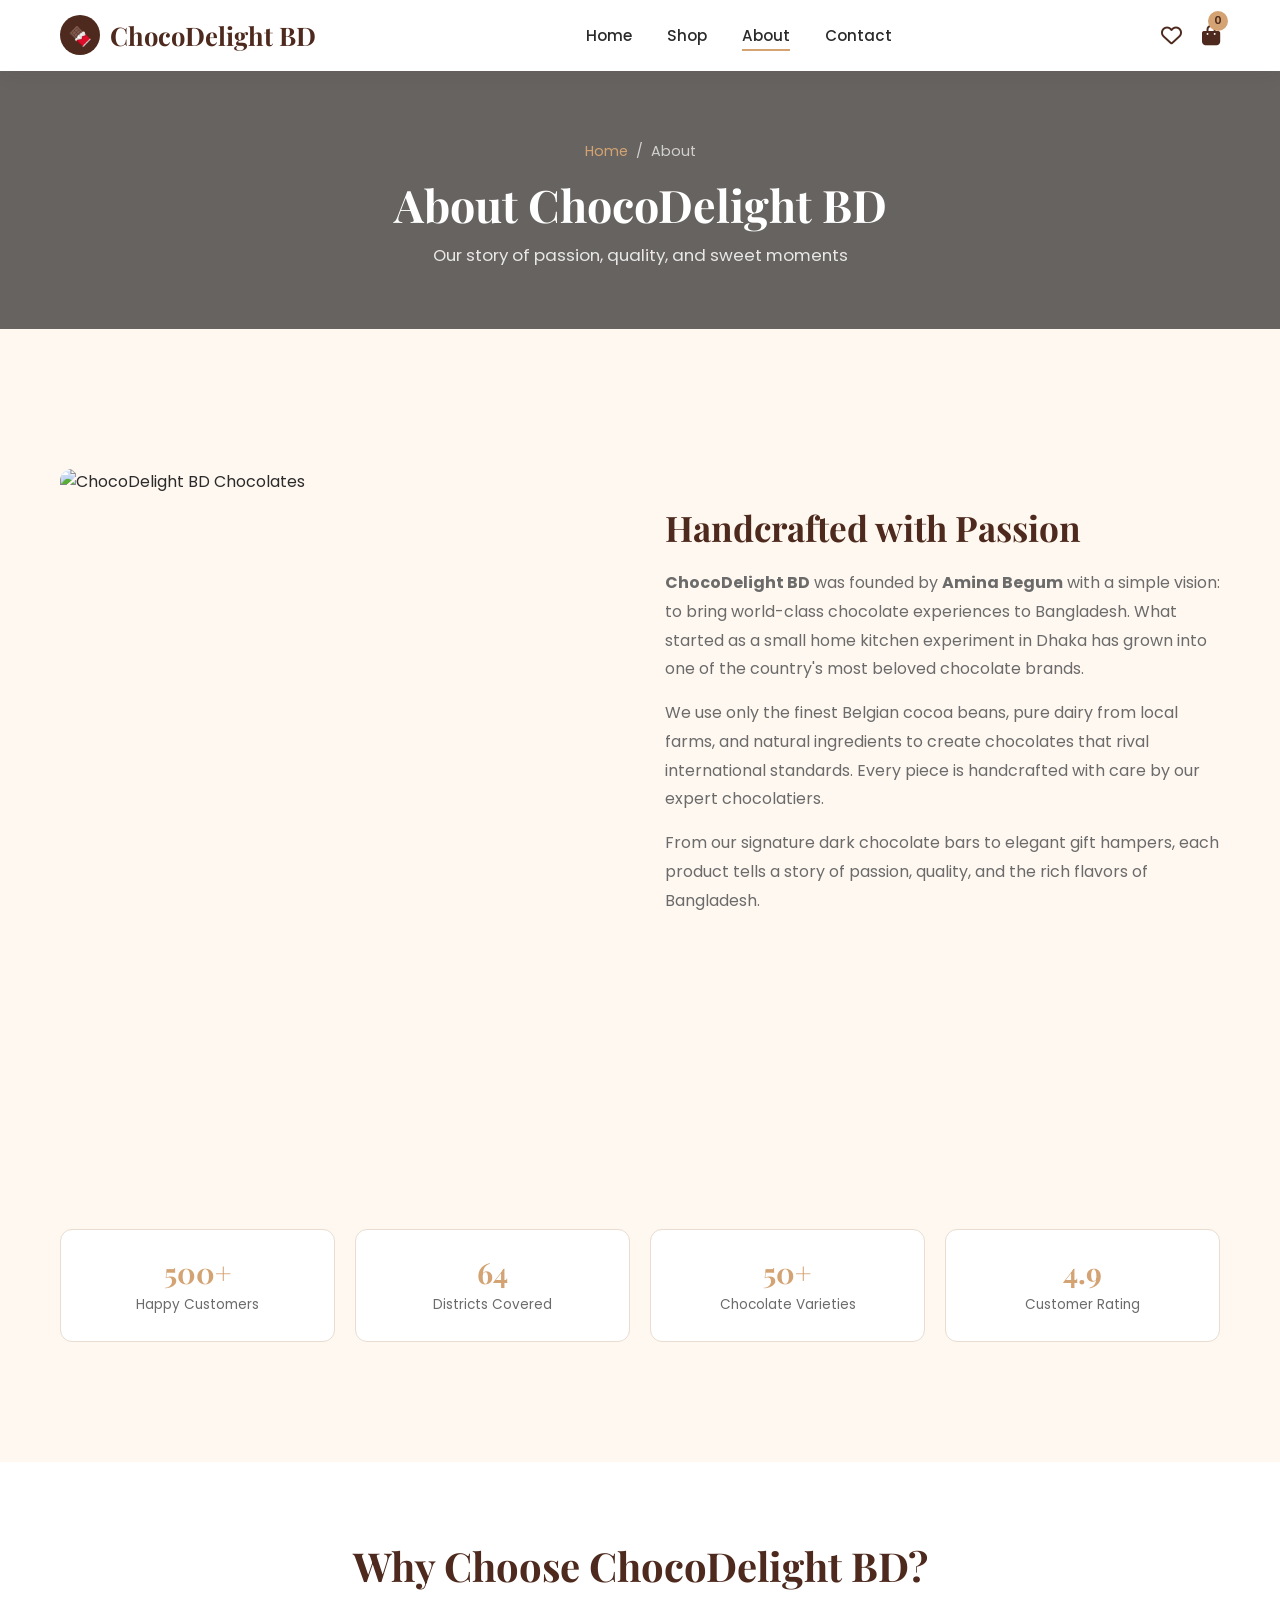
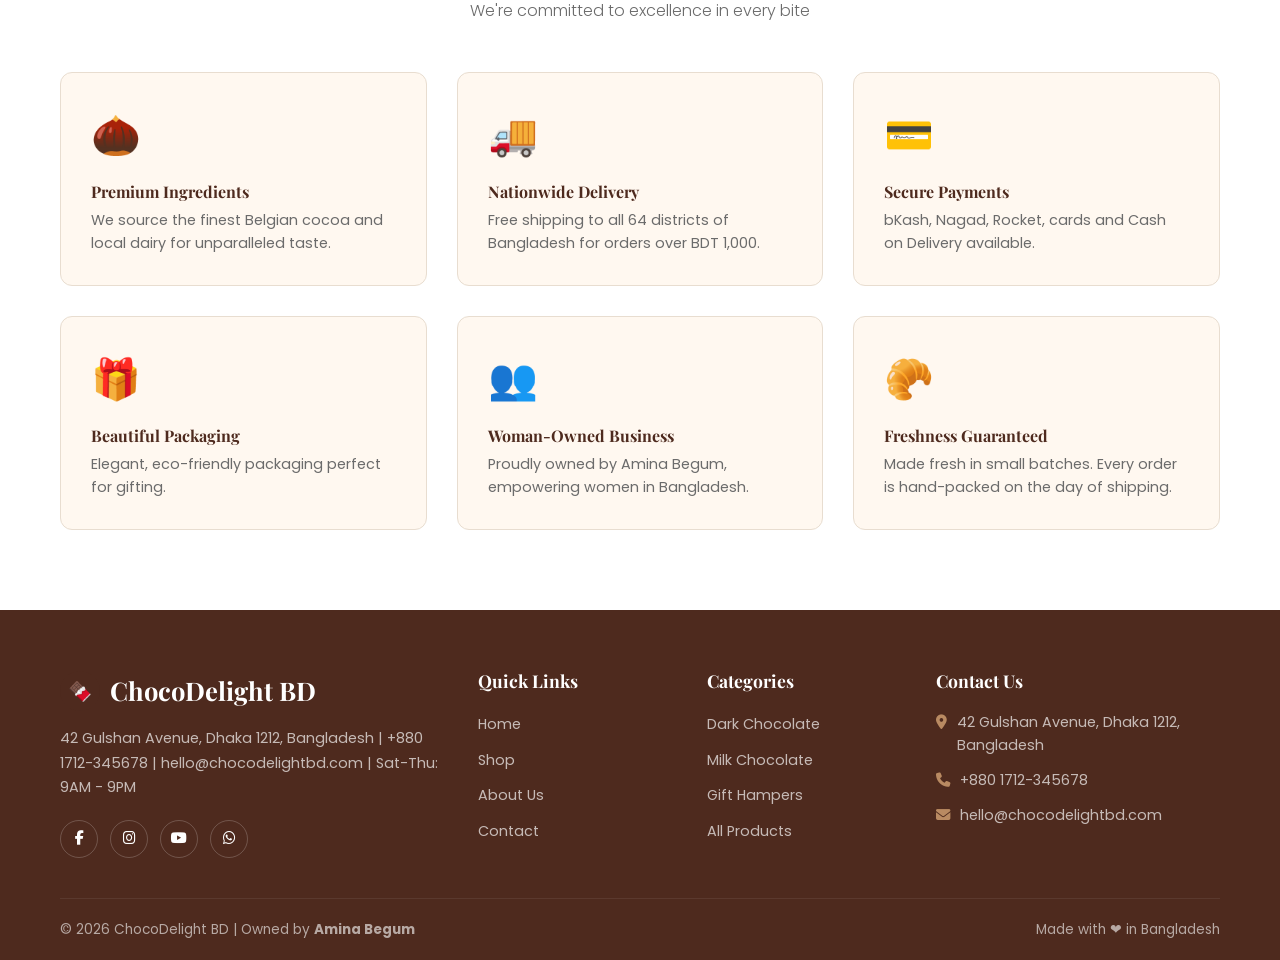
==== about.html @ 30a433c4 "first commit" ====
<!DOCTYPE html>
<html lang="en">
<head>
  <meta charset="UTF-8">
  <meta name="viewport" content="width=device-width, initial-scale=1.0">
  <title>About Us - ChocoDelight BD</title>
  <link rel="stylesheet" href="https://cdnjs.cloudflare.com/ajax/libs/font-awesome/6.5.1/css/all.min.css">
  <link rel="stylesheet" href="css/style.css">
  <link rel="stylesheet" href="css/animations.css">
  <link rel="stylesheet" href="css/responsive.css">
</head>
<body>

  <div class="toast" id="toast"></div>

  <header class="header" id="header">
    <div class="container">
      <nav class="navbar">
        <a href="index.html" class="logo">
          <div class="logo-icon">&#127851;</div>
          <span data-dynamic="logo">ChocoDelight BD</span>
        </a>
        <ul class="nav-links" id="navLinks" data-dynamic="menu">
          <li><a href="index.html">Home</a></li>
          <li><a href="shop.html">Shop</a></li>
          <li><a href="about.html" class="active">About</a></li>
          <li><a href="contact.html">Contact</a></li>
        </ul>
        <div class="nav-icons">
          <a href="#" class="nav-icon" onclick="event.preventDefault(); showWishlist()">
            <i class="far fa-heart"></i>
          </a>
          <a href="checkout.html" class="nav-icon">
            <i class="fas fa-shopping-bag"></i>
            <span class="cart-count" id="cartCount">0</span>
          </a>
          <div class="hamburger" id="hamburger">
            <span></span><span></span><span></span>
          </div>
        </div>
      </nav>
    </div>
  </header>

  <section class="page-header" style="background: linear-gradient(rgba(0,0,0,0.6), rgba(0,0,0,0.6)), url('https://img.freepik.com/free-photo/delicious-chocolate-truffles-arrangement_23-2151704567.jpg') center/cover no-repeat;">
    <div class="container">
      <div class="breadcrumb">
        <a href="index.html">Home</a> <span>/</span> <span>About</span>
      </div>
      <h1 data-dynamic="aboutTitle">About ChocoDelight BD</h1>
      <p data-dynamic="aboutDesc">Our story of passion, quality, and sweet moments</p>
    </div>
  </section>

  <section class="section">
    <div class="container">
      <div class="about-content">
        <div class="about-image fade-in-left">
          <img src="assets/images/about_us_header.jpg" alt="ChocoDelight BD Chocolates" class="about-image-circle">
        </div>
        <div class="about-text fade-in-right">
          <h2 data-dynamic="aboutSectionTitle">Handcrafted with Passion</h2>
          <p data-dynamic="aboutPara1"><strong>ChocoDelight BD</strong> was founded by <strong>Amina Begum</strong> with a simple vision: to bring world-class chocolate experiences to Bangladesh. What started as a small home kitchen experiment in Dhaka has grown into one of the country's most beloved chocolate brands.</p>
          <p data-dynamic="aboutPara2">We use only the finest Belgian cocoa beans, pure dairy from local farms, and natural ingredients to create chocolates that rival international standards. Every piece is handcrafted with care by our expert chocolatiers.</p>
          <p data-dynamic="aboutPara3">From our signature dark chocolate bars to elegant gift hampers, each product tells a story of passion, quality, and the rich flavors of Bangladesh.</p>
        </div>
        </div>
    </div>
  </section>


  <section class="section">
    <div class="container">
      <div class="stats-grid fade-in">
        <div class="stat-card">
          <h3>500+</h3>
          <p>Happy Customers</p>
        </div>
        <div class="stat-card">
          <h3>64</h3>
          <p>Districts Covered</p>
        </div>
        <div class="stat-card">
          <h3>50+</h3>
          <p>Chocolate Varieties</p>
        </div>
        <div class="stat-card">
          <h3>4.9</h3>
          <p>Customer Rating</p>
        </div>
      </div>
    </div>
  </section>

  <section class="section" style="background: var(--white);">
    <div class="container">
      <h2 class="section-title fade-in" data-dynamic="aboutWhyTitle">Why Choose ChocoDelight BD?</h2>
      <p class="section-subtitle fade-in" data-dynamic="aboutWhySubtitle">We're committed to excellence in every bite</p>
      <div class="testimonial-grid stagger-children" style="margin-top: 20px;">
        <div class="testimonial-card">
          <div style="font-size:2.5rem; margin-bottom:15px;">&#127792;</div>
          <h4 style="font-family:'Playfair Display'; margin-bottom:8px;">Premium Ingredients</h4>
          <p style="color:var(--gray); font-size:0.9rem;">We source the finest Belgian cocoa and local dairy for unparalleled taste.</p>
        </div>
        <div class="testimonial-card">
          <div style="font-size:2.5rem; margin-bottom:15px;">&#128666;</div>
          <h4 style="font-family:'Playfair Display'; margin-bottom:8px;">Nationwide Delivery</h4>
          <p style="color:var(--gray); font-size:0.9rem;">Free shipping to all 64 districts of Bangladesh for orders over BDT 1,000.</p>
        </div>
        <div class="testimonial-card">
          <div style="font-size:2.5rem; margin-bottom:15px;">&#128179;</div>
          <h4 style="font-family:'Playfair Display'; margin-bottom:8px;">Secure Payments</h4>
          <p style="color:var(--gray); font-size:0.9rem;">bKash, Nagad, Rocket, cards and Cash on Delivery available.</p>
        </div>
        <div class="testimonial-card">
          <div style="font-size:2.5rem; margin-bottom:15px;">&#127873;</div>
          <h4 style="font-family:'Playfair Display'; margin-bottom:8px;">Beautiful Packaging</h4>
          <p style="color:var(--gray); font-size:0.9rem;">Elegant, eco-friendly packaging perfect for gifting.</p>
        </div>
        <div class="testimonial-card">
          <div style="font-size:2.5rem; margin-bottom:15px;">&#128101;</div>
          <h4 style="font-family:'Playfair Display'; margin-bottom:8px;">Woman-Owned Business</h4>
          <p style="color:var(--gray); font-size:0.9rem;">Proudly owned by Amina Begum, empowering women in Bangladesh.</p>
        </div>
        <div class="testimonial-card">
          <div style="font-size:2.5rem; margin-bottom:15px;">&#129360;</div>
          <h4 style="font-family:'Playfair Display'; margin-bottom:8px;">Freshness Guaranteed</h4>
          <p style="color:var(--gray); font-size:0.9rem;">Made fresh in small batches. Every order is hand-packed on the day of shipping.</p>
        </div>
      </div>
    </div>
  </section>

  <footer class="footer">
    <div class="container">
      <div class="footer-grid">
        <div class="footer-brand">
          <a href="index.html" class="logo">
            <div class="logo-icon">&#127851;</div>
            <span data-dynamic="logo">ChocoDelight BD</span>
          </a>
          <p data-dynamic="footer">Bangladesh's premium chocolate brand, handcrafting joy since 2020.</p>
          <div class="footer-social">
            <a href="#" data-dynamic="footerSocial-facebook" aria-label="Facebook"><i class="fab fa-facebook-f"></i></a>
            <a href="#" data-dynamic="footerSocial-instagram" aria-label="Instagram"><i class="fab fa-instagram"></i></a>
            <a href="#" data-dynamic="footerSocial-youtube" aria-label="YouTube"><i class="fab fa-youtube"></i></a>
            <a href="#" data-dynamic="footerSocial-whatsapp" aria-label="WhatsApp"><i class="fab fa-whatsapp"></i></a>
          </div>
        </div>
        <div>
          <h4>Quick Links</h4>
          <ul class="footer-links" data-dynamic="footerQuickLinks">
            <li><a href="index.html">Home</a></li>
            <li><a href="shop.html">Shop</a></li>
            <li><a href="about.html">About Us</a></li>
            <li><a href="contact.html">Contact</a></li>
          </ul>
        </div>
        <div>
          <h4>Categories</h4>
          <ul class="footer-links" data-dynamic="footerCategoryLinks">
            <li><a href="shop.html?category=Dark">Dark Chocolate</a></li>
            <li><a href="shop.html?category=Milk">Milk Chocolate</a></li>
            <li><a href="shop.html?category=Gift Hampers">Gift Hampers</a></li>
          </ul>
        </div>
        <div>
          <h4>Contact Us</h4>
          <ul class="footer-contact">
            <li><i class="fas fa-map-marker-alt"></i> <span data-dynamic="footer-address">42 Gulshan Avenue, Dhaka 1212, Bangladesh</span></li>
            <li><i class="fas fa-phone"></i> <span data-dynamic="footer-phone">+880 1712-345678</span></li>
            <li><i class="fas fa-envelope"></i> <span data-dynamic="footer-email">hello@chocodelightbd.com</span></li>
          </ul>
        </div>
      </div>
      <div class="footer-bottom">
        <span data-dynamic="copyright">&copy; 2026 ChocoDelight BD | Owned by <strong>Amina Begum</strong></span>
        <span>Made with &#10084; in Bangladesh</span>
      </div>
    </div>
  </footer>

  <button class="back-to-top" id="backToTop" aria-label="Back to top">
    <i class="fas fa-chevron-up"></i>
  </button>

  <div class="confirmation-overlay" id="wishlistOverlay">
    <div class="confirmation-modal">
      <div class="confirmation-icon" style="background: var(--accent);">&#10084;</div>
      <h2>Your Wishlist</h2>
      <div id="wishlistItems" style="margin: 20px 0;"><p style="color: var(--gray);">Your wishlist is empty.</p></div>
      <button class="btn btn-primary" onclick="closeWishlist()">Close</button>
    </div>
  </div>

  <script src="js/data.js"></script>
  <script src="js/main.js"></script>
  <script src="js/cart.js"></script>
</body>
</html>
---- css/style.css ----
@import url('https://fonts.googleapis.com/css2?family=Playfair+Display:wght@400;500;600;700&family=Poppins:wght@300;400;500;600;700&display=swap');

:root {
  --primary: #4E2A1E;
  --secondary: #8B5E3C;
  --accent: #D4A373;
  --bg: #FFF8F0;
  --text: #2B2B2B;
  --white: #FFFFFF;
  --light: #FFF0E0;
  --gray: #6B6B6B;
  --light-gray: #F5F0EB;
  --border: #E8DDD0;
  --shadow: 0 4px 20px rgba(78, 42, 30, 0.1);
  --shadow-hover: 0 8px 32px rgba(78, 42, 30, 0.18);
  --transition: all 0.3s cubic-bezier(0.4, 0, 0.2, 1);
  --radius: 12px;
  --radius-sm: 8px;
}

* {
  margin: 0;
  padding: 0;
  box-sizing: border-box;
}

html {
  scroll-behavior: smooth;
}

body {
  font-family: 'Poppins', sans-serif;
  color: var(--text);
  background: var(--bg);
  line-height: 1.6;
  overflow-x: hidden;
}

h1, h2, h3, h4, h5, h6 {
  font-family: 'Playfair Display', serif;
  color: var(--primary);
  line-height: 1.2;
}

a {
  text-decoration: none;
  color: inherit;
  transition: var(--transition);
}

ul { list-style: none; }

img { max-width: 100%; display: block; }

.container {
  max-width: 1200px;
  margin: 0 auto;
  padding: 0 20px;
}

.section {
  padding: 80px 0;
}

.section-title {
  font-size: 2.5rem;
  text-align: center;
  margin-bottom: 0.5rem;
  position: relative;
}

.section-subtitle {
  text-align: center;
  color: var(--gray);
  font-size: 1rem;
  margin-bottom: 3rem;
  font-weight: 300;
}

.btn {
  display: inline-flex;
  align-items: center;
  gap: 8px;
  padding: 12px 28px;
  border-radius: 50px;
  font-family: 'Poppins', sans-serif;
  font-weight: 500;
  font-size: 0.95rem;
  cursor: pointer;
  transition: var(--transition);
  border: none;
}

.btn-primary {
  background: var(--primary);
  color: var(--white);
}

.btn-primary:hover {
  background: var(--secondary);
  transform: translateY(-2px);
  box-shadow: var(--shadow-hover);
}

.btn-secondary {
  background: var(--accent);
  color: var(--primary);
}

.btn-secondary:hover {
  background: #C49664;
  transform: translateY(-2px);
}

.btn-outline {
  background: transparent;
  color: var(--primary);
  border: 2px solid var(--primary);
}

.btn-outline:hover {
  background: var(--primary);
  color: var(--white);
}

.btn-sm {
  padding: 8px 20px;
  font-size: 0.85rem;
}

/* Header / Navbar */
.header {
  position: fixed;
  top: 0;
  left: 0;
  width: 100%;
  z-index: 1000;
  background: var(--white);
  box-shadow: 0 2px 20px rgba(78, 42, 30, 0.08);
  transition: var(--transition);
}

.header.scrolled {
  box-shadow: 0 4px 30px rgba(78, 42, 30, 0.12);
}

.navbar {
  display: flex;
  align-items: center;
  justify-content: space-between;
  padding: 15px 0;
}

.logo {
  display: flex;
  align-items: center;
  gap: 10px;
  font-family: 'Playfair Display', serif;
  font-size: 1.6rem;
  font-weight: 700;
  color: var(--primary);
}

.logo-icon {
  width: 40px;
  height: 40px;
  background: var(--primary);
  border-radius: 50%;
  display: flex;
  align-items: center;
  justify-content: center;
  color: var(--accent);
  font-size: 1.2rem;
}

.nav-links {
  display: flex;
  align-items: center;
  gap: 35px;
}

.nav-links a {
  font-size: 0.95rem;
  font-weight: 500;
  color: var(--text);
  position: relative;
  padding: 5px 0;
}

.nav-links a::after {
  content: '';
  position: absolute;
  bottom: 0;
  left: 0;
  width: 0;
  height: 2px;
  background: var(--accent);
  transition: var(--transition);
}

.nav-links a:hover::after,
.nav-links a.active::after {
  width: 100%;
}

.nav-links a:hover { color: var(--primary); }

.nav-icons {
  display: flex;
  align-items: center;
  gap: 20px;
}

.nav-icon {
  position: relative;
  font-size: 1.3rem;
  color: var(--primary);
  cursor: pointer;
  transition: var(--transition);
}

.nav-icon:hover { color: var(--accent); }

.cart-count {
  position: absolute;
  top: -8px;
  right: -8px;
  width: 20px;
  height: 20px;
  background: var(--accent);
  color: var(--primary);
  font-size: 0.7rem;
  font-weight: 600;
  border-radius: 50%;
  display: flex;
  align-items: center;
  justify-content: center;
}

/* Hamburger Menu */
.hamburger {
  display: none;
  flex-direction: column;
  gap: 5px;
  cursor: pointer;
  padding: 5px;
}

.hamburger span {
  width: 25px;
  height: 2px;
  background: var(--primary);
  transition: var(--transition);
  border-radius: 2px;
}

.hamburger.active span:nth-child(1) {
  transform: rotate(45deg) translate(5px, 5px);
}

.hamburger.active span:nth-child(2) {
  opacity: 0;
}

.hamburger.active span:nth-child(3) {
  transform: rotate(-45deg) translate(5px, -5px);
}

/* Hero Section */
.hero {
  min-height: 100vh;
  display: flex;
  align-items: center;
  background: linear-gradient(135deg, var(--primary) 0%, #3A1F14 50%, var(--secondary) 100%);
  position: relative;
  overflow: hidden;
  margin-top: 0;
}

.hero::before {
  content: '';
  position: absolute;
  top: -50%;
  right: -20%;
  width: 600px;
  height: 600px;
  background: radial-gradient(circle, rgba(212, 163, 115, 0.15) 0%, transparent 70%);
  border-radius: 50%;
}

.hero::after {
  content: '';
  position: absolute;
  bottom: -30%;
  left: -10%;
  width: 400px;
  height: 400px;
  background: radial-gradient(circle, rgba(139, 94, 60, 0.2) 0%, transparent 70%);
  border-radius: 50%;
}

.hero-content {
  position: relative;
  z-index: 2;
  display: grid;
  grid-template-columns: 1fr 1fr;
  gap: 60px;
  align-items: center;
  padding: 120px 0 60px;
}

.hero-text h1 {
  font-size: 3.5rem;
  color: var(--white);
  margin-bottom: 1rem;
  line-height: 1.15;
}

.hero-text h1 span {
  color: var(--accent);
}

.hero-text p {
  font-size: 1.1rem;
  color: rgba(255, 255, 255, 0.85);
  margin-bottom: 2rem;
  line-height: 1.7;
}

.hero-buttons {
  display: flex;
  gap: 15px;
  flex-wrap: wrap;
}

.hero-image {
  display: flex;
  justify-content: center;
  align-items: center;
}

.hero-image-placeholder {
  width: 100%;
  max-width: 450px;
  height: 450px;
  background: linear-gradient(145deg, var(--secondary), var(--accent));
  border-radius: 50%;
  display: flex;
  flex-direction: column;
  align-items: center;
  justify-content: center;
  color: var(--white);
  font-size: 5rem;
  position: relative;
  box-shadow: 0 20px 80px rgba(0, 0, 0, 0.3);
  animation: float 6s ease-in-out infinite;
}

.hero-image-placeholder::before {
  content: '';
  position: absolute;
  inset: -10px;
  border-radius: 50%;
  border: 2px solid rgba(212, 163, 115, 0.3);
}

.hero-image-placeholder span {
  font-size: 1rem;
  font-weight: 300;
  margin-top: 10px;
  letter-spacing: 4px;
}

.hero-carousel {
  position: relative;
  width: 100%;
  max-width: 450px;
  aspect-ratio: 1;
}

.hero-carousel-track {
  width: 100%;
  height: 100%;
  position: relative;
}

.hero-image-circle {
  position: absolute;
  inset: 0;
  width: 100%;
  height: 100%;
  border-radius: 50%;
  object-fit: cover;
  box-shadow: 0 20px 80px rgba(0, 0, 0, 0.3);
  border: 2px solid rgba(212, 163, 115, 0.3);
  opacity: 0;
  transition: opacity 1.4s cubic-bezier(0.4, 0, 0.2, 1), transform 1.4s cubic-bezier(0.4, 0, 0.2, 1);
  transform: scale(0.92);
}

.hero-image-circle.active {
  opacity: 1;
  transform: scale(1);
  animation: float 6s ease-in-out infinite;
}

.hero-carousel-dots {
  position: absolute;
  bottom: -35px;
  left: 50%;
  transform: translateX(-50%);
  display: flex;
  gap: 10px;
  z-index: 5;
}

.hero-carousel-dots .dot {
  width: 10px;
  height: 10px;
  border-radius: 50%;
  background: rgba(255, 255, 255, 0.35);
  cursor: pointer;
  transition: all 0.3s;
  border: 1.5px solid rgba(255, 255, 255, 0.2);
}

.hero-carousel-dots .dot.active {
  background: var(--accent);
  border-color: var(--accent);
  box-shadow: 0 0 12px rgba(212, 163, 115, 0.5);
  width: 28px;
  border-radius: 5px;
}

@keyframes float {
  0%, 100% { transform: translateY(0); }
  50% { transform: translateY(-20px); }
}

/* Featured Products */
.featured-products {
  background: var(--white);
}

.product-grid {
  display: grid;
  grid-template-columns: repeat(auto-fill, minmax(270px, 1fr));
  gap: 30px;
}

.product-card {
  background: var(--white);
  border-radius: var(--radius);
  overflow: hidden;
  box-shadow: var(--shadow);
  transition: var(--transition);
  border: 1px solid var(--border);
  position: relative;
}

.product-card:hover {
  transform: translateY(-8px);
  box-shadow: var(--shadow-hover);
}

.product-badge {
  position: absolute;
  top: 15px;
  left: 15px;
  background: var(--accent);
  color: var(--primary);
  padding: 4px 12px;
  border-radius: 20px;
  font-size: 0.75rem;
  font-weight: 600;
  z-index: 2;
}

.product-badge.sold-out {
  background: var(--gray);
  color: var(--white);
}

.wishlist-btn {
  position: absolute;
  top: 15px;
  right: 15px;
  width: 36px;
  height: 36px;
  background: var(--white);
  border-radius: 50%;
  display: flex;
  align-items: center;
  justify-content: center;
  cursor: pointer;
  transition: var(--transition);
  z-index: 2;
  border: none;
  font-size: 1rem;
  color: var(--gray);
  box-shadow: 0 2px 10px rgba(0, 0, 0, 0.1);
}

.wishlist-btn:hover {
  background: #FEE2E2;
  color: #EF4444;
}

.wishlist-btn.active {
  background: #FEE2E2;
  color: #EF4444;
}

.product-image {
  height: 280px;
  display: flex;
  align-items: center;
  justify-content: center;
  font-size: 4rem;
  background: var(--light);
  position: relative;
  overflow: hidden;
}

.product-image::after {
  content: '';
  position: absolute;
  inset: 0;
  background: linear-gradient(180deg, transparent 60%, rgba(0, 0, 0, 0.05));
}

.product-info {
  padding: 20px;
}

.product-category {
  font-size: 0.75rem;
  color: var(--accent);
  text-transform: uppercase;
  letter-spacing: 1px;
  font-weight: 600;
}

.product-name {
  font-family: 'Playfair Display', serif;
  font-size: 1.15rem;
  color: var(--primary);
  margin: 5px 0;
  font-weight: 600;
}

.product-price {
  font-size: 1.2rem;
  font-weight: 600;
  color: var(--secondary);
  margin: 8px 0;
}

.product-price .original-price {
  font-size: 0.9rem;
  color: var(--gray);
  text-decoration: line-through;
  font-weight: 400;
  margin-left: 8px;
}

.product-stock {
  font-size: 0.8rem;
  color: #10B981;
  margin-bottom: 12px;
}

.product-stock.out-of-stock {
  color: #EF4444;
}

.add-to-cart {
  width: 100%;
  padding: 10px;
  border: 2px solid var(--primary);
  background: transparent;
  color: var(--primary);
  border-radius: 50px;
  font-family: 'Poppins', sans-serif;
  font-weight: 500;
  cursor: pointer;
  transition: var(--transition);
  font-size: 0.9rem;
  display: flex;
  align-items: center;
  justify-content: center;
  gap: 8px;
}

.add-to-cart:hover {
  background: var(--primary);
  color: var(--white);
}

.card-buttons {
  display: flex;
  gap: 8px;
  margin-top: 10px;
}

.card-buttons .add-to-cart {
  flex: 1;
  font-size: 0.8rem;
  padding: 8px 6px;
}

.buy-now {
  padding: 8px 16px;
  border: 2px solid var(--accent);
  background: var(--accent);
  color: var(--primary);
  border-radius: 50px;
  font-family: 'Poppins', sans-serif;
  font-weight: 600;
  cursor: pointer;
  transition: var(--transition);
  font-size: 0.8rem;
  white-space: nowrap;
}

.buy-now:hover {
  background: #C49664;
  border-color: #C49664;
  transform: translateY(-2px);
  box-shadow: var(--shadow-hover);
}

.product-card.oos { opacity: 0.75; }
.product-card.oos .add-to-cart,
.product-card.oos .buy-now { opacity: 0.4; cursor: not-allowed; pointer-events: none; }
.oos-badge {
  position: absolute; top: 10px; left: 10px; background: var(--danger, #e74c3c);
  color: #fff; font-size: 0.75rem; font-weight: 600; padding: 4px 10px;
  border-radius: 4px; z-index: 2;
}

/* Categories */
.categories {
  background: var(--light);
}

.category-grid {
  display: grid;
  grid-template-columns: repeat(3, 1fr);
  gap: 30px;
}

.category-card {
  position: relative;
  border-radius: var(--radius);
  overflow: hidden;
  height: 350px;
  cursor: pointer;
  transition: var(--transition);
}

.category-card:hover {
  transform: scale(1.02);
}

.category-bg {
  width: 100%;
  height: 100%;
  display: flex;
  flex-direction: column;
  align-items: center;
  justify-content: center;
  font-size: 5rem;
  color: var(--white);
  position: relative;
}

.category-bg.dark { background: linear-gradient(135deg, #3A1F14, var(--primary)); }
.category-bg.milk { background: linear-gradient(135deg, var(--secondary), #A07050); }
.category-bg.gift { background: linear-gradient(135deg, var(--accent), #C49664); }

.category-card h3 {
  color: var(--white);
  font-size: 1.8rem;
  margin-top: 15px;
  text-shadow: 0 2px 10px rgba(0, 0, 0, 0.3);
}

.category-card p {
  color: rgba(255, 255, 255, 0.85);
  font-size: 0.9rem;
  margin-top: 5px;
}

.category-overlay {
  position: absolute;
  inset: 0;
  background: rgba(0, 0, 0, 0.2);
  transition: var(--transition);
}

.category-card:hover .category-overlay {
  background: rgba(0, 0, 0, 0.1);
}

/* Testimonials */
.testimonials {
  background: var(--white);
}

.testimonial-grid {
  display: grid;
  grid-template-columns: repeat(auto-fill, minmax(320px, 1fr));
  gap: 30px;
}

.testimonial-card {
  background: var(--bg);
  border-radius: var(--radius);
  padding: 30px;
  border: 1px solid var(--border);
  transition: var(--transition);
}

.testimonial-card:hover {
  box-shadow: var(--shadow);
  transform: translateY(-4px);
}

.testimonial-stars {
  color: #F59E0B;
  font-size: 1rem;
  margin-bottom: 15px;
}

.testimonial-text {
  font-size: 0.95rem;
  color: var(--text);
  line-height: 1.7;
  margin-bottom: 20px;
  font-style: italic;
}

.testimonial-author {
  display: flex;
  align-items: center;
  gap: 12px;
}

.testimonial-avatar {
  width: 45px;
  height: 45px;
  border-radius: 50%;
  background: var(--accent);
  display: flex;
  align-items: center;
  justify-content: center;
  color: var(--white);
  font-weight: 600;
  font-size: 1.1rem;
}

.testimonial-name {
  font-weight: 600;
  font-size: 0.95rem;
  color: var(--primary);
}

.testimonial-location {
  font-size: 0.8rem;
  color: var(--gray);
}

/* Special Offer Banner */
.offer-banner {
  background: linear-gradient(135deg, var(--primary), var(--secondary));
  position: relative;
  overflow: hidden;
}

.offer-banner::before {
  content: '';
  position: absolute;
  top: 0;
  left: 0;
  width: 100%;
  height: 100%;
  background: url("data:image/svg+xml,%3Csvg width='60' height='60' viewBox='0 0 60 60' xmlns='http://www.w3.org/2000/svg'%3E%3Cg fill='none' fill-rule='evenodd'%3E%3Cg fill='%23ffffff' fill-opacity='0.05'%3E%3Cpath d='M36 34v-4h-2v4h-4v2h4v4h2v-4h4v-2h-4zm0-30V0h-2v4h-4v2h4v4h2V6h4V4h-4zM6 34v-4H4v4H0v2h4v4h2v-4h4v-2H6zM6 4V0H4v4H0v2h4v4h2V6h4V4H6z'/%3E%3C/g%3E%3C/g%3E%3C/svg%3E");
}

.offer-content {
  position: relative;
  z-index: 2;
  text-align: center;
  padding: 60px 20px;
}

.offer-tag {
  display: inline-block;
  background: var(--accent);
  color: var(--primary);
  padding: 6px 20px;
  border-radius: 50px;
  font-weight: 600;
  font-size: 0.85rem;
  text-transform: uppercase;
  letter-spacing: 1px;
  margin-bottom: 20px;
}

.offer-content h2 {
  font-size: 2.8rem;
  color: var(--white);
  margin-bottom: 15px;
}

.offer-content p {
  color: rgba(255, 255, 255, 0.9);
  font-size: 1.1rem;
  margin-bottom: 30px;
  max-width: 600px;
  margin-left: auto;
  margin-right: auto;
}

/* Newsletter */
.newsletter {
  background: var(--bg);
}

.newsletter-box {
  max-width: 600px;
  margin: 0 auto;
  text-align: center;
}

.newsletter-box h2 {
  margin-bottom: 15px;
}

.newsletter-box p {
  color: var(--gray);
  margin-bottom: 30px;
}

.newsletter-form {
  display: flex;
  gap: 10px;
  max-width: 500px;
  margin: 0 auto;
}

.newsletter-form input {
  flex: 1;
  padding: 14px 20px;
  border: 2px solid var(--border);
  border-radius: 50px;
  font-family: 'Poppins', sans-serif;
  font-size: 0.95rem;
  outline: none;
  transition: var(--transition);
  background: var(--white);
}

.newsletter-form input:focus {
  border-color: var(--accent);
}

/* Footer */
.footer {
  background: var(--primary);
  color: rgba(255, 255, 255, 0.85);
  padding: 60px 0 0;
}

.footer-grid {
  display: grid;
  grid-template-columns: 2fr 1fr 1fr 1.5fr;
  gap: 40px;
  margin-bottom: 40px;
}

.footer-brand .logo {
  color: var(--white);
  margin-bottom: 15px;
}

.footer-brand p {
  font-size: 0.9rem;
  line-height: 1.7;
  opacity: 0.8;
}

.footer-social {
  display: flex;
  gap: 12px;
  margin-top: 20px;
}

.footer-social a {
  width: 38px;
  height: 38px;
  border-radius: 50%;
  border: 1px solid rgba(255, 255, 255, 0.2);
  display: flex;
  align-items: center;
  justify-content: center;
  font-size: 0.9rem;
  color: var(--white);
  transition: var(--transition);
}

.footer-social a:hover {
  background: var(--accent);
  border-color: var(--accent);
  color: var(--primary);
}

.footer h4 {
  color: var(--white);
  font-size: 1.1rem;
  margin-bottom: 20px;
  font-family: 'Playfair Display', serif;
}

.footer-links li {
  margin-bottom: 10px;
}

.footer-links a {
  font-size: 0.9rem;
  opacity: 0.8;
  transition: var(--transition);
}

.footer-links a:hover {
  opacity: 1;
  color: var(--accent);
  padding-left: 5px;
}

.footer-contact li {
  display: flex;
  align-items: flex-start;
  gap: 10px;
  margin-bottom: 12px;
  font-size: 0.9rem;
  opacity: 0.8;
}

.footer-contact i {
  margin-top: 4px;
  color: var(--accent);
}

.footer-bottom {
  border-top: 1px solid rgba(255, 255, 255, 0.1);
  padding: 20px 0;
  display: flex;
  justify-content: space-between;
  align-items: center;
  font-size: 0.85rem;
  opacity: 0.7;
}

/* Page Header */
.page-header {
  background: linear-gradient(135deg, var(--primary), var(--secondary));
  padding: 140px 0 60px;
  text-align: center;
  position: relative;
}

.page-header h1 {
  color: var(--white);
  font-size: 2.8rem;
  margin-bottom: 10px;
}

.page-header p {
  color: rgba(255, 255, 255, 0.85);
  font-size: 1.05rem;
}

.breadcrumb {
  display: flex;
  justify-content: center;
  gap: 8px;
  font-size: 0.9rem;
  color: rgba(255, 255, 255, 0.7);
  margin-bottom: 15px;
}

.breadcrumb a {
  color: var(--accent);
}

.breadcrumb a:hover {
  text-decoration: underline;
}

/* Shop Filters */
.shop-layout {
  display: grid;
  grid-template-columns: 260px 1fr;
  gap: 40px;
  padding: 60px 0;
}

.sidebar {
  position: sticky;
  top: 100px;
  align-self: start;
}

.sidebar-section {
  background: var(--white);
  border-radius: var(--radius);
  padding: 20px;
  margin-bottom: 20px;
  border: 1px solid var(--border);
}

.sidebar-section h3 {
  font-size: 1.1rem;
  margin-bottom: 15px;
  padding-bottom: 10px;
  border-bottom: 2px solid var(--light);
}

.filter-group {
  margin-bottom: 15px;
}

.filter-group:last-child {
  margin-bottom: 0;
}

.filter-group label {
  display: flex;
  align-items: center;
  gap: 10px;
  cursor: pointer;
  font-size: 0.9rem;
  padding: 5px 0;
  color: var(--text);
}

.filter-group input[type="checkbox"] {
  width: 16px;
  height: 16px;
  accent-color: var(--primary);
}

.price-range {
  padding: 10px 0;
}

.price-range input[type="range"] {
  width: 100%;
  accent-color: var(--primary);
}

.price-values {
  display: flex;
  justify-content: space-between;
  font-size: 0.85rem;
  color: var(--gray);
  margin-top: 5px;
}

.shop-header {
  display: flex;
  justify-content: space-between;
  align-items: center;
  margin-bottom: 25px;
  flex-wrap: wrap;
  gap: 15px;
}

.shop-header .result-count {
  font-size: 0.95rem;
  color: var(--gray);
}

.sort-select {
  padding: 10px 16px;
  border: 1px solid var(--border);
  border-radius: var(--radius-sm);
  font-family: 'Poppins', sans-serif;
  font-size: 0.9rem;
  outline: none;
  cursor: pointer;
  background: var(--white);
}

/* Search Bar */
.search-bar {
  position: relative;
  width: 100%;
  max-width: 400px;
}

.search-bar input {
  width: 100%;
  padding: 10px 16px 10px 40px;
  border: 1px solid var(--border);
  border-radius: 50px;
  font-family: 'Poppins', sans-serif;
  font-size: 0.9rem;
  outline: none;
  transition: var(--transition);
  background: var(--white);
}

.search-bar input:focus {
  border-color: var(--accent);
  box-shadow: 0 0 0 3px rgba(212, 163, 115, 0.1);
}

.search-bar i {
  position: absolute;
  left: 14px;
  top: 50%;
  transform: translateY(-50%);
  color: var(--gray);
}

/* Product Details Page */
/* ---- Product Detail Page ---- */
.product-details {
  padding: 50px 0 80px;
  background: var(--light);
}

.product-details-grid {
  display: grid;
  grid-template-columns: 1fr 1fr;
  gap: 50px;
}

.product-gallery {
  position: sticky;
  top: 100px;
  align-self: start;
}

.main-image {
  height: 480px;
  background: var(--light);
  border-radius: 16px;
  display: flex;
  align-items: center;
  justify-content: center;
  font-size: 6rem;
  margin-bottom: 15px;
  overflow: hidden;
  position: relative;
  transition: box-shadow 0.3s;
}

.main-image:hover {
  box-shadow: 0 8px 32px rgba(0,0,0,0.1);
}

.main-image img {
  transition: transform 0.4s cubic-bezier(0.25, 0.46, 0.45, 0.94);
}

.main-image:hover img {
  transform: scale(1.08);
}

.oos-overlay {
  position: absolute;
  top: 16px;
  left: 16px;
  background: rgba(239,68,68,0.92);
  color: #fff;
  font-size: 0.8rem;
  font-weight: 700;
  padding: 6px 16px;
  border-radius: 8px;
  letter-spacing: 0.5px;
  backdrop-filter: blur(4px);
}

.product-info-details {
  display: flex;
  flex-direction: column;
  gap: 6px;
}

.prod-cat-badge {
  display: inline-flex;
  align-items: center;
  gap: 6px;
  background: var(--light);
  color: var(--accent);
  font-size: 0.75rem;
  font-weight: 600;
  padding: 4px 12px;
  border-radius: 20px;
  width: fit-content;
  margin-bottom: 4px;
  text-transform: uppercase;
  letter-spacing: 0.5px;
}

.product-info-details h1 {
  font-size: 1.9rem;
  font-weight: 700;
  color: var(--primary);
  line-height: 1.25;
  margin: 0;
}

.prod-price-row {
  display: flex;
  align-items: center;
  gap: 12px;
  margin: 8px 0 14px;
}

.prod-price-large {
  font-size: 2rem;
  font-weight: 700;
  color: var(--secondary);
}

.prod-price-original {
  font-size: 1.1rem;
  color: var(--gray);
  text-decoration: line-through;
}

.prod-discount-badge {
  background: #FEE2E2;
  color: #DC2626;
  font-size: 0.75rem;
  font-weight: 700;
  padding: 3px 10px;
  border-radius: 6px;
}

.product-description {
  color: var(--text);
  line-height: 1.75;
  font-size: 0.95rem;
  margin: 6px 0 12px;
  padding: 16px 0;
  border-top: 1px solid var(--border);
  border-bottom: 1px solid var(--border);
}

/* Specs grid */
.prod-specs {
  display: grid;
  grid-template-columns: 1fr 1fr;
  gap: 10px;
  margin: 6px 0 16px;
}

.prod-spec-item {
  display: flex;
  align-items: center;
  gap: 10px;
  background: var(--bg);
  padding: 10px 14px;
  border-radius: 10px;
  font-size: 0.85rem;
}

.prod-spec-item i {
  width: 32px;
  height: 32px;
  display: flex;
  align-items: center;
  justify-content: center;
  background: var(--white);
  border-radius: 8px;
  color: var(--accent);
  font-size: 0.9rem;
  box-shadow: 0 2px 6px rgba(0,0,0,0.04);
}

.prod-spec-item .spec-label {
  color: var(--gray);
  font-size: 0.75rem;
}

.prod-spec-item .spec-value {
  font-weight: 600;
  color: var(--primary);
  font-size: 0.85rem;
}

.prod-availability {
  display: flex;
  align-items: center;
  gap: 8px;
  font-size: 0.88rem;
  font-weight: 600;
  margin-bottom: 8px;
}

.prod-availability .dot {
  width: 8px;
  height: 8px;
  border-radius: 50%;
  display: inline-block;
}

.quantity-selector {
  display: flex;
  align-items: center;
  gap: 0;
  margin: 6px 0 18px;
}

.quantity-btn {
  width: 42px;
  height: 42px;
  border: 1px solid var(--border);
  background: var(--white);
  font-size: 1.1rem;
  cursor: pointer;
  transition: var(--transition);
  display: flex;
  align-items: center;
  justify-content: center;
  color: var(--primary);
}

.quantity-btn:first-child {
  border-radius: 10px 0 0 10px;
}

.quantity-btn:last-child {
  border-radius: 0 10px 10px 0;
}

.quantity-btn:hover {
  background: var(--light);
  border-color: var(--accent);
  color: var(--accent);
}

.quantity-input {
  width: 64px;
  height: 42px;
  border: 1px solid var(--border);
  border-left: none;
  border-right: none;
  text-align: center;
  font-family: 'Poppins', sans-serif;
  font-size: 1rem;
  font-weight: 600;
  outline: none;
  color: var(--primary);
}

.product-actions {
  display: flex;
  gap: 12px;
  flex-wrap: wrap;
  margin-top: 4px;
}

.product-actions .btn {
  flex: 1;
  justify-content: center;
  min-width: 150px;
  padding: 14px 20px;
  border-radius: 12px;
  font-weight: 600;
  font-size: 0.9rem;
  gap: 8px;
}

.product-actions .btn-wishlist {
  flex: 0 0 auto;
  width: 50px;
  padding: 0;
  border-radius: 12px;
  border: 2px solid var(--border);
  background: var(--white);
  color: var(--gray);
  font-size: 1.15rem;
  transition: var(--transition);
}

.product-actions .btn-wishlist:hover {
  border-color: var(--danger);
  color: var(--danger);
  background: #FEE2E2;
}

.product-actions .btn-wishlist.active {
  border-color: var(--danger);
  color: var(--danger);
  background: #FEE2E2;
}

.product-actions .btn:disabled {
  opacity: 0.4;
  cursor: not-allowed;
  pointer-events: none;
}

/* About Page */
.about-content {
  display: grid;
  grid-template-columns: 1fr 1fr;
  gap: 50px;
  align-items: center;
  padding: 60px 0;
}

.about-image {
  height: 500px;
  border-radius: var(--radius);
  overflow: hidden;
  display: flex;
  align-items: center;
  justify-content: center;
}

.about-image img {
  width: 100%;
  height: 100%;
  object-fit: cover;
}

.about-banner {
  width: 100%;
  height: 300px;
  overflow: hidden;
}

.about-banner img {
  width: 100%;
  height: 100%;
  object-fit: cover;
  display: block;
}

.about-text h2 {
  font-size: 2.2rem;
  margin-bottom: 20px;
}

.about-text p {
  color: var(--gray);
  line-height: 1.8;
  margin-bottom: 15px;
}

.stats-grid {
  display: grid;
  grid-template-columns: repeat(4, 1fr);
  gap: 20px;
  margin: 40px 0;
}

.stat-card {
  text-align: center;
  padding: 25px;
  background: var(--white);
  border-radius: var(--radius);
  border: 1px solid var(--border);
}

.stat-card h3 {
  font-size: 1.8rem;
  color: var(--accent);
}

.stat-card p {
  font-size: 0.85rem;
  color: var(--gray);
  margin-top: 5px;
}

/* Contact Page */
.contact-grid {
  display: grid;
  grid-template-columns: 1fr 1.5fr;
  gap: 50px;
  padding: 60px 0;
}

.contact-info {
  display: flex;
  flex-direction: column;
  gap: 25px;
}

.contact-card {
  display: flex;
  align-items: flex-start;
  gap: 15px;
  background: var(--white);
  padding: 20px;
  border-radius: var(--radius);
  border: 1px solid var(--border);
}

.contact-icon {
  width: 48px;
  height: 48px;
  background: var(--light);
  border-radius: 50%;
  display: flex;
  align-items: center;
  justify-content: center;
  color: var(--primary);
  font-size: 1.2rem;
  flex-shrink: 0;
}

.contact-detail h4 {
  font-family: 'Poppins', sans-serif;
  font-size: 1rem;
  margin-bottom: 4px;
}

.contact-detail p {
  font-size: 0.9rem;
  color: var(--gray);
}

.contact-form {
  background: var(--white);
  padding: 35px;
  border-radius: var(--radius);
  border: 1px solid var(--border);
}

.contact-form h3 {
  margin-bottom: 20px;
}

.form-group {
  margin-bottom: 18px;
}

.form-group label {
  display: block;
  font-size: 0.9rem;
  font-weight: 500;
  margin-bottom: 6px;
  color: var(--text);
}

.form-group input,
.form-group textarea,
.form-group select {
  width: 100%;
  padding: 12px 16px;
  border: 1px solid var(--border);
  border-radius: var(--radius-sm);
  font-family: 'Poppins', sans-serif;
  font-size: 0.9rem;
  outline: none;
  transition: var(--transition);
  background: var(--bg);
}

.form-group input:focus,
.form-group textarea:focus {
  border-color: var(--accent);
  box-shadow: 0 0 0 3px rgba(212, 163, 115, 0.1);
}

.form-group textarea {
  min-height: 120px;
  resize: vertical;
}

.form-row {
  display: grid;
  grid-template-columns: 1fr 1fr;
  gap: 15px;
}

/* Cart & Checkout */
.cart-section {
  padding: 60px 0;
}

.cart-layout {
  display: grid;
  grid-template-columns: 1.5fr 1fr;
  gap: 40px;
}

.cart-items {
  background: var(--white);
  border-radius: var(--radius);
  border: 1px solid var(--border);
  overflow: hidden;
}

.cart-item {
  display: grid;
  grid-template-columns: 80px 1fr auto auto auto;
  gap: 20px;
  align-items: center;
  padding: 20px;
  border-bottom: 1px solid var(--border);
}

.cart-item:last-child {
  border-bottom: none;
}

.cart-item-image {
  width: 80px;
  height: 80px;
  background: var(--light);
  border-radius: var(--radius-sm);
  display: flex;
  align-items: center;
  justify-content: center;
  font-size: 2rem;
}

.cart-item-details h4 {
  font-family: 'Playfair Display', serif;
  font-size: 1rem;
  color: var(--primary);
}

.cart-item-details p {
  font-size: 0.8rem;
  color: var(--gray);
}

.cart-item-price {
  font-weight: 600;
  color: var(--secondary);
}

.cart-item-quantity {
  display: flex;
  align-items: center;
  gap: 0;
}

.cart-item-quantity button {
  width: 30px;
  height: 30px;
  border: 1px solid var(--border);
  background: var(--white);
  cursor: pointer;
  font-size: 0.9rem;
  display: flex;
  align-items: center;
  justify-content: center;
}

.cart-item-quantity button:first-child {
  border-radius: 4px 0 0 4px;
}

.cart-item-quantity button:last-child {
  border-radius: 0 4px 4px 0;
}

.cart-item-quantity input {
  width: 40px;
  height: 30px;
  border: 1px solid var(--border);
  border-left: 0;
  border-right: 0;
  text-align: center;
  font-size: 0.9rem;
  font-family: 'Poppins', sans-serif;
  outline: none;
}

.cart-item-remove {
  color: var(--gray);
  cursor: pointer;
  transition: var(--transition);
  border: none;
  background: none;
  font-size: 1.1rem;
}

.cart-item-remove:hover {
  color: #EF4444;
}

.cart-summary {
  background: var(--white);
  border-radius: var(--radius);
  border: 1px solid var(--border);
  padding: 25px;
  position: sticky;
  top: 100px;
}

.cart-summary h3 {
  margin-bottom: 20px;
  padding-bottom: 15px;
  border-bottom: 2px solid var(--light);
}

.summary-row {
  display: flex;
  justify-content: space-between;
  margin-bottom: 12px;
  font-size: 0.95rem;
}

.summary-row.total {
  font-size: 1.2rem;
  font-weight: 600;
  color: var(--primary);
  border-top: 2px solid var(--light);
  padding-top: 15px;
  margin-top: 10px;
}

.coupon-input {
  display: flex;
  gap: 10px;
  margin: 20px 0;
}

.coupon-input input {
  flex: 1;
  padding: 10px 14px;
  border: 1px solid var(--border);
  border-radius: var(--radius-sm);
  font-family: 'Poppins', sans-serif;
  font-size: 0.85rem;
  outline: none;
}

.checkout-btn {
  width: 100%;
  padding: 14px;
  margin-top: 15px;
}

/* Checkout Page */
.checkout-section {
  padding: 60px 0;
}

.checkout-layout {
  display: grid;
  grid-template-columns: 1.5fr 1fr;
  gap: 40px;
}

.checkout-form {
  background: var(--white);
  padding: 35px;
  border-radius: var(--radius);
  border: 1px solid var(--border);
}

.checkout-form h3 {
  margin-bottom: 25px;
}

.form-section {
  margin-bottom: 30px;
}

.form-section h4 {
  font-family: 'Poppins', sans-serif;
  font-size: 1rem;
  color: var(--secondary);
  margin-bottom: 15px;
  padding-bottom: 8px;
  border-bottom: 1px solid var(--light);
}

.payment-methods {
  display: grid;
  grid-template-columns: repeat(2, 1fr);
  gap: 12px;
  margin: 15px 0;
}

.payment-method {
  display: flex;
  align-items: center;
  gap: 10px;
  padding: 14px;
  border: 2px solid var(--border);
  border-radius: var(--radius-sm);
  cursor: pointer;
  transition: var(--transition);
  font-size: 0.9rem;
  font-weight: 500;
}

.payment-method:hover {
  border-color: var(--accent);
}

.payment-method.selected {
  border-color: var(--primary);
  background: var(--light);
}

.payment-method input[type="radio"] {
  accent-color: var(--primary);
}

.payment-method img {
  width: 36px;
  height: 36px;
  object-fit: contain;
}

.payment-method-icon {
  width: 36px;
  height: 36px;
  border-radius: 6px;
  display: flex;
  align-items: center;
  justify-content: center;
  font-size: 1rem;
  font-weight: 700;
  color: var(--white);
  flex-shrink: 0;
}

.payment-method-icon.bkash { background: #E2136E; }
.payment-method-icon.nagad { background: #ED1C24; }
.payment-method-icon.rocket { background: #981B1E; }
.payment-method-icon.card { background: var(--primary); }
.payment-method-icon.cod { background: #10B981; }

/* Payment Details */
#paymentDetails {
  margin-top: 15px;
  padding: 15px;
  background: var(--light);
  border-radius: var(--radius-sm);
  border: 1px solid var(--border);
}

#paymentDetails .form-group:last-child {
  margin-bottom: 0;
}

/* Order Confirmation */
.confirmation-overlay {
  display: none;
  position: fixed;
  inset: 0;
  background: rgba(0, 0, 0, 0.5);
  z-index: 2000;
  align-items: center;
  justify-content: center;
  backdrop-filter: blur(4px);
}

.confirmation-overlay.active {
  display: flex;
}

.confirmation-modal {
  background: var(--white);
  border-radius: var(--radius);
  padding: 40px;
  max-width: 500px;
  width: 90%;
  text-align: center;
  animation: modalFadeIn 0.3s ease;
}

@keyframes modalFadeIn {
  from { transform: scale(0.9); opacity: 0; }
  to { transform: scale(1); opacity: 1; }
}

.confirmation-icon {
  width: 70px;
  height: 70px;
  background: #10B981;
  border-radius: 50%;
  display: flex;
  align-items: center;
  justify-content: center;
  font-size: 2rem;
  color: var(--white);
  margin: 0 auto 20px;
}

.confirmation-modal h2 {
  margin-bottom: 10px;
}

.confirmation-modal p {
  color: var(--gray);
  margin-bottom: 20px;
}

.confirmation-details {
  background: var(--bg);
  padding: 20px;
  border-radius: var(--radius-sm);
  margin: 20px 0;
  text-align: left;
}

.confirmation-details div {
  display: flex;
  justify-content: space-between;
  margin-bottom: 8px;
  font-size: 0.9rem;
}

/* Toast */
.toast {
  position: fixed;
  bottom: 30px;
  right: 30px;
  background: var(--primary);
  color: var(--white);
  padding: 16px 24px;
  border-radius: var(--radius-sm);
  box-shadow: var(--shadow-hover);
  z-index: 3000;
  transform: translateY(100px);
  opacity: 0;
  transition: all 0.4s ease;
  font-size: 0.9rem;
  display: flex;
  align-items: center;
  gap: 10px;
}

.toast.show {
  transform: translateY(0);
  opacity: 1;
}

.toast.success { background: #10B981; }
.toast.error { background: #EF4444; }

/* Pagination */
.pagination-wrap {
  display: flex;
  justify-content: center;
  align-items: center;
  gap: 10px;
  margin-top: 24px;
  flex-wrap: wrap;
}

.page-info-text {
  font-size: 0.8rem;
  color: var(--gray);
  font-weight: 500;
}

.per-page-select {
  padding: 5px 8px;
  border: 1px solid var(--border);
  border-radius: 6px;
  background: var(--white);
  color: var(--text);
  font-family: 'Poppins', sans-serif;
  font-size: 0.78rem;
  cursor: pointer;
  outline: none;
  min-width: 56px;
}

.pagination {
  display: flex;
  align-items: center;
  gap: 2px;
}

.pagination .page-btn {
  min-width: 30px;
  height: 30px;
  border: none;
  background: transparent;
  color: var(--text);
  border-radius: 6px;
  cursor: pointer;
  font-family: 'Poppins', sans-serif;
  font-size: 0.78rem;
  font-weight: 500;
  transition: all 0.15s;
  display: flex;
  align-items: center;
  justify-content: center;
  padding: 0 6px;
}

.pagination .page-btn:hover:not(.active):not(:disabled) {
  background: #f3f0ec;
}

.pagination .page-btn.active {
  background: var(--primary);
  color: var(--white);
  font-weight: 600;
}

.pagination .page-btn:disabled {
  opacity: 0.25;
  cursor: not-allowed;
}

.pagination .page-info {
  font-size: 0.78rem;
  color: var(--gray);
  padding: 0 4px;
}

/* Back to Top */
.back-to-top {
  position: fixed;
  bottom: 30px;
  left: 30px;
  width: 45px;
  height: 45px;
  background: var(--primary);
  color: var(--white);
  border: none;
  border-radius: 50%;
  cursor: pointer;
  display: flex;
  align-items: center;
  justify-content: center;
  font-size: 1.2rem;
  box-shadow: var(--shadow);
  transition: var(--transition);
  opacity: 0;
  visibility: hidden;
  z-index: 999;
}

.back-to-top.show {
  opacity: 1;
  visibility: visible;
}

.back-to-top:hover {
  background: var(--secondary);
  transform: translateY(-3px);
}
---- css/animations.css ----
/* Fade In */
.fade-in {
  opacity: 0;
  transform: translateY(30px);
  transition: opacity 0.6s ease, transform 0.6s ease;
}

.fade-in.visible {
  opacity: 1;
  transform: translateY(0);
}

/* Fade In Left */
.fade-in-left {
  opacity: 0;
  transform: translateX(-40px);
  transition: opacity 0.6s ease, transform 0.6s ease;
}

.fade-in-left.visible {
  opacity: 1;
  transform: translateX(0);
}

/* Fade In Right */
.fade-in-right {
  opacity: 0;
  transform: translateX(40px);
  transition: opacity 0.6s ease, transform 0.6s ease;
}

.fade-in-right.visible {
  opacity: 1;
  transform: translateX(0);
}

/* Scale In */
.scale-in {
  opacity: 0;
  transform: scale(0.9);
  transition: opacity 0.5s ease, transform 0.5s ease;
}

.scale-in.visible {
  opacity: 1;
  transform: scale(1);
}

/* Slide Up */
.slide-up {
  opacity: 0;
  transform: translateY(60px);
  transition: opacity 0.7s ease, transform 0.7s ease;
}

.slide-up.visible {
  opacity: 1;
  transform: translateY(0);
}

/* Stagger Children */
.stagger-children > * {
  opacity: 0;
  transform: translateY(20px);
  transition: opacity 0.4s ease, transform 0.4s ease;
}

.stagger-children.visible > *:nth-child(1) { transition-delay: 0.05s; }
.stagger-children.visible > *:nth-child(2) { transition-delay: 0.1s; }
.stagger-children.visible > *:nth-child(3) { transition-delay: 0.15s; }
.stagger-children.visible > *:nth-child(4) { transition-delay: 0.2s; }
.stagger-children.visible > *:nth-child(5) { transition-delay: 0.25s; }
.stagger-children.visible > *:nth-child(6) { transition-delay: 0.3s; }
.stagger-children.visible > *:nth-child(7) { transition-delay: 0.35s; }
.stagger-children.visible > *:nth-child(8) { transition-delay: 0.4s; }

.stagger-children.visible > * {
  opacity: 1;
  transform: translateY(0);
}

/* Hero Entrance */
.hero-text > * {
  opacity: 0;
  animation: heroEntrance 0.8s ease forwards;
}

.hero-text > *:nth-child(1) { animation-delay: 0.2s; }
.hero-text > *:nth-child(2) { animation-delay: 0.4s; }
.hero-text > *:nth-child(3) { animation-delay: 0.6s; }

@keyframes heroEntrance {
  from {
    opacity: 0;
    transform: translateY(20px);
  }
  to {
    opacity: 1;
    transform: translateY(0);
  }
}

/* Pulse */
.pulse {
  animation: pulse 2s ease-in-out infinite;
}

@keyframes pulse {
  0%, 100% { transform: scale(1); }
  50% { transform: scale(1.05); }
}

/* Shimmer Effect */
.shimmer {
  background: linear-gradient(90deg, var(--light) 25%, #F0E8E0 50%, var(--light) 75%);
  background-size: 200% 100%;
  animation: shimmer 1.5s ease-in-out infinite;
}

@keyframes shimmer {
  from { background-position: 200% 0; }
  to { background-position: -200% 0; }
}

/* Rotate */
.rotate {
  animation: rotate 20s linear infinite;
}

@keyframes rotate {
  from { transform: rotate(0deg); }
  to { transform: rotate(360deg); }
}

/* Page Transition */
.page-transition {
  animation: pageIn 0.5s ease;
}

@keyframes pageIn {
  from {
    opacity: 0;
    transform: translateY(10px);
  }
  to {
    opacity: 1;
    transform: translateY(0);
  }
}
---- css/responsive.css ----
/* Large devices (desktops, up to 1200px) */
@media (max-width: 1200px) {
  .container { max-width: 960px; }
  .hero-text h1 { font-size: 2.8rem; }
}

/* Medium devices (tablets, up to 992px) */
@media (max-width: 992px) {
  .container { max-width: 720px; }

  .hero-content {
    grid-template-columns: 1fr;
    text-align: center;
    gap: 40px;
  }

  .hero-text h1 { font-size: 2.5rem; }
  .hero-buttons { justify-content: center; }
  .hero-image-placeholder,
  .hero-image-circle {
    width: 300px;
    height: 300px;
  }
  .hero-image-placeholder { font-size: 3.5rem; }

  .category-grid { grid-template-columns: repeat(2, 1fr); }
  .category-card:last-child { grid-column: span 2; }

  .footer-grid {
    grid-template-columns: repeat(2, 1fr);
    gap: 30px;
  }

  .shop-layout { grid-template-columns: 1fr; }

  .sidebar {
    position: static;
    display: grid;
    grid-template-columns: 1fr 1fr;
    gap: 15px;
  }

  .sidebar-section { margin-bottom: 0; }

  .product-details-grid {
    grid-template-columns: 1fr;
    gap: 30px;
  }

  .about-content {
    grid-template-columns: 1fr;
    gap: 30px;
  }

  .stats-grid {
    grid-template-columns: repeat(2, 1fr);
  }

  .contact-grid {
    grid-template-columns: 1fr;
  }

  .cart-layout {
    grid-template-columns: 1fr;
  }

  .checkout-layout {
    grid-template-columns: 1fr;
  }

  .nav-links {
    position: fixed;
    top: 70px;
    left: -100%;
    width: 100%;
    height: calc(100vh - 70px);
    background: var(--white);
    flex-direction: column;
    padding: 40px 20px;
    transition: var(--transition);
    gap: 20px;
    overflow-y: auto;
  }

  .nav-links.active {
    left: 0;
  }

  .nav-links a {
    font-size: 1.1rem;
  }

  .hamburger {
    display: flex;
  }
}

/* Small devices (landscape phones, up to 768px) */
@media (max-width: 768px) {
  .container { max-width: 100%; padding: 0 16px; }

  .section { padding: 50px 0; }

  .section-title { font-size: 2rem; }

  .hero-text h1 { font-size: 2rem; }
  .hero-text p { font-size: 1rem; }
  .hero { min-height: auto; }

  .product-grid { grid-template-columns: repeat(2, 1fr); gap: 15px; }

  .product-image { height: 200px; font-size: 3rem; }
  .product-info { padding: 15px; }
  .product-name { font-size: 1rem; }

  .category-grid { grid-template-columns: 1fr; }
  .category-card:last-child { grid-column: span 1; }

  .testimonial-grid { grid-template-columns: 1fr; }

  .offer-content h2 { font-size: 2rem; }
  .offer-content { padding: 40px 16px; }

  .newsletter-form {
    flex-direction: column;
  }

  .footer-grid { grid-template-columns: 1fr; }
  .footer-bottom { flex-direction: column; gap: 10px; text-align: center; }

  .page-header { padding: 110px 0 40px; }
  .page-header h1 { font-size: 2rem; }

  .sidebar { grid-template-columns: 1fr; }

  .shop-header { flex-direction: column; align-items: flex-start; }

  .main-image { height: 300px; }

  .form-row { grid-template-columns: 1fr; }

  .payment-methods { grid-template-columns: 1fr; }

  .cart-item {
    grid-template-columns: 60px 1fr;
    gap: 12px;
  }

  .cart-item-image { width: 60px; height: 60px; font-size: 1.5rem; }
  .cart-item-price { grid-column: 2; }
  .cart-item-quantity { grid-column: 2; }
  .cart-item-remove { position: absolute; top: 10px; right: 10px; }

  .cart-item { position: relative; }

  .cart-summary { position: static; }

  .stats-grid { grid-template-columns: repeat(2, 1fr); gap: 15px; }

  .card-buttons { flex-direction: column; }
  .product-actions .btn { min-width: auto; }

  .about-image { height: 300px; font-size: 4rem; }
}

/* Extra small devices (phones, up to 480px) */
@media (max-width: 480px) {
  .product-grid { grid-template-columns: 1fr; }

  .hero-text h1 { font-size: 1.8rem; }
  .hero-image-placeholder,
  .hero-image-circle {
    width: 220px;
    height: 220px;
  }
  .hero-image-placeholder { font-size: 2.5rem; }

  .product-image { height: 250px; }

  .section-title { font-size: 1.6rem; }

  .confirmation-modal { padding: 25px; }

  .toast {
    left: 16px;
    right: 16px;
    bottom: 16px;
  }

  .payment-methods { grid-template-columns: 1fr; }

  .contact-form { padding: 20px; }
  .checkout-form { padding: 20px; }
}
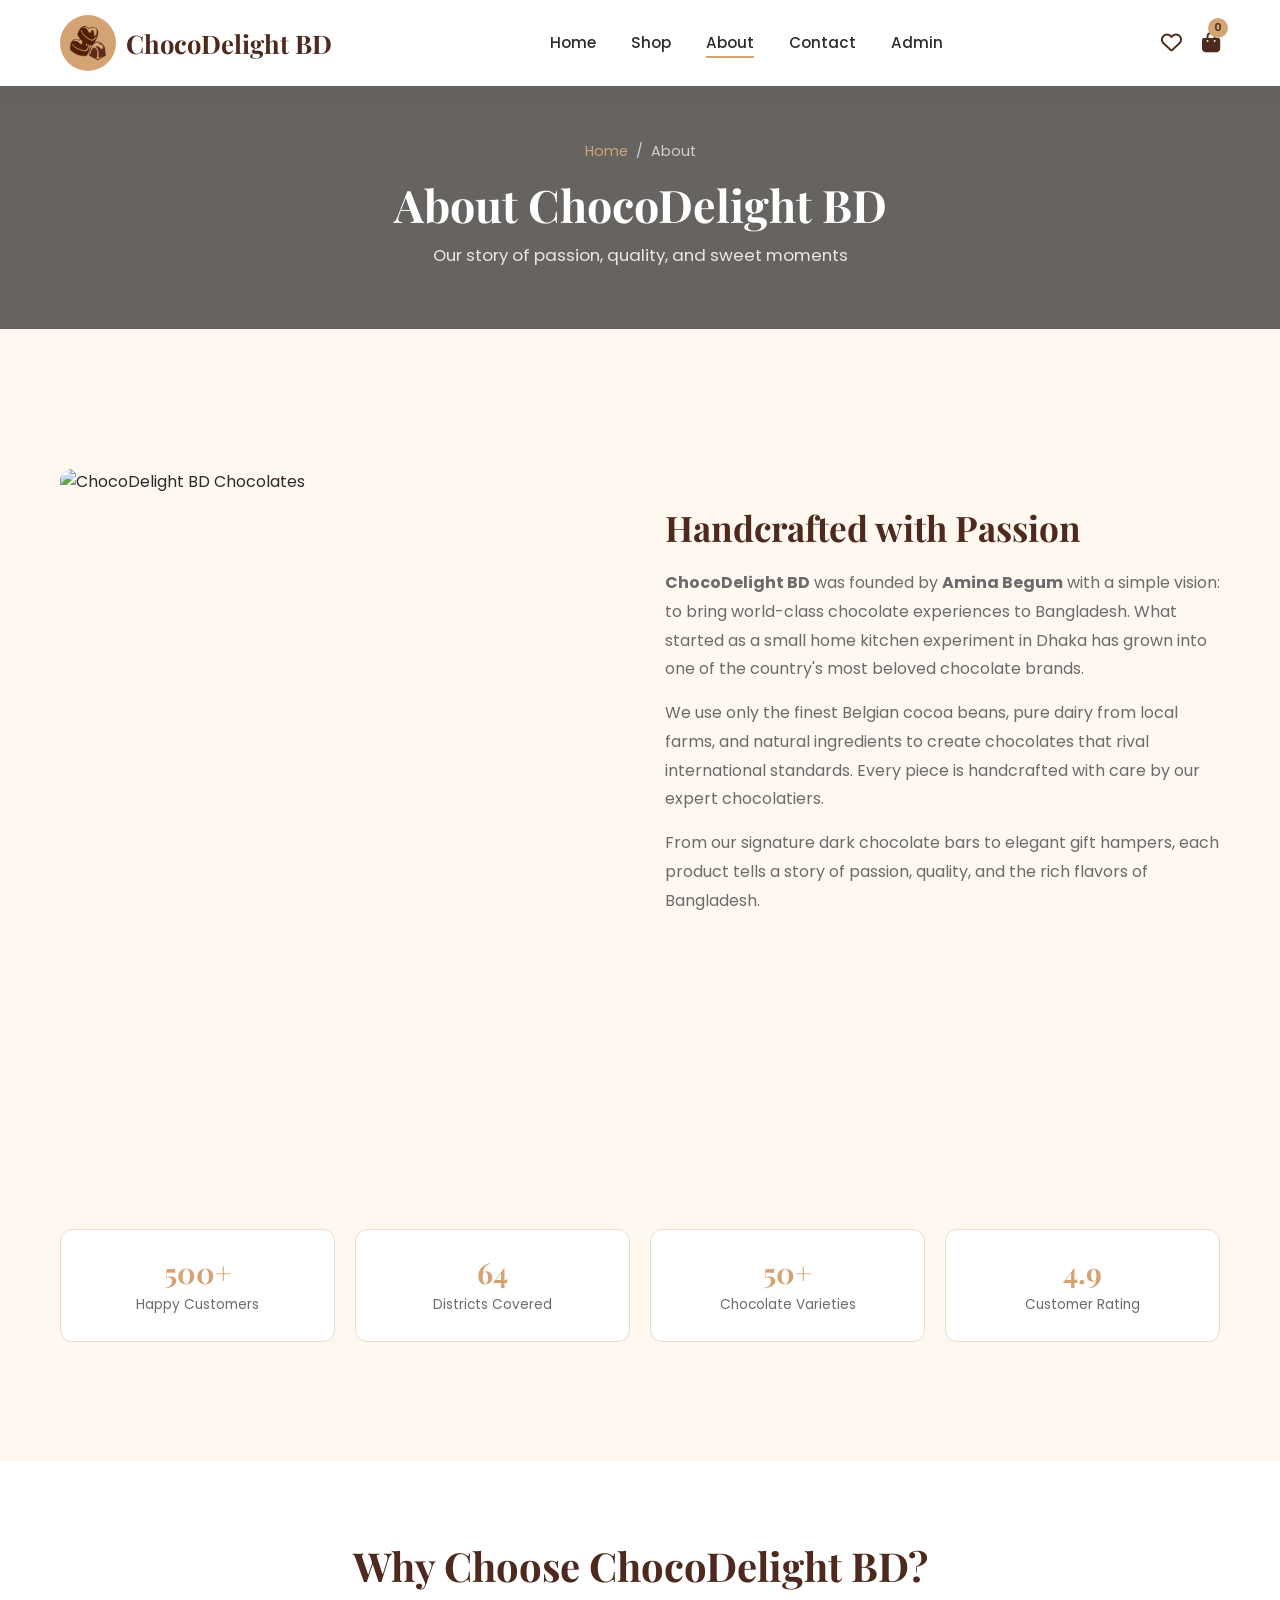
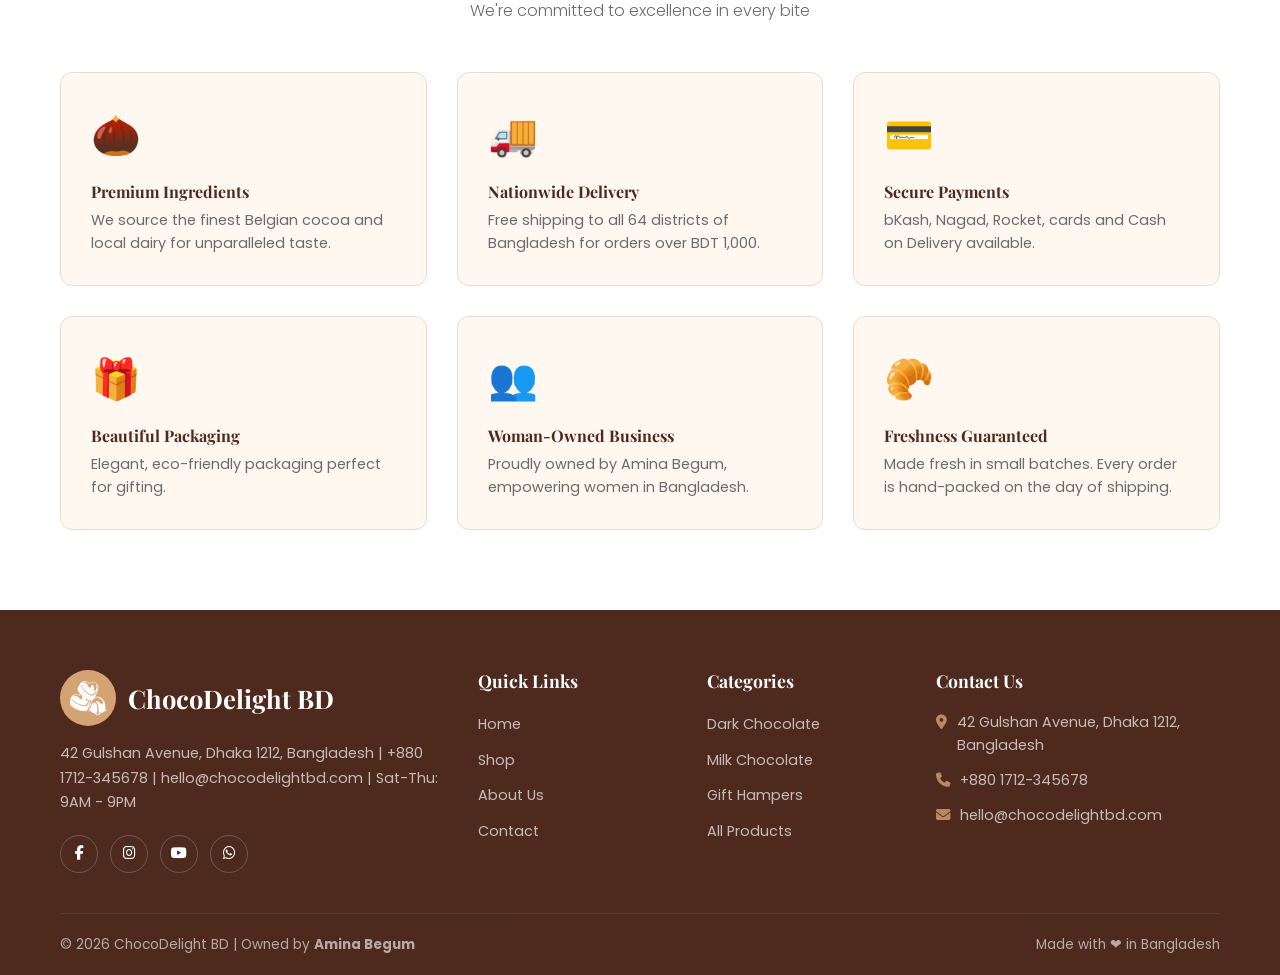
==== commit 8b979458: "Add Admin link to header menu across all pages" ====
--- a/about.html
+++ b/about.html
@@ -4,6 +4,7 @@
   <meta charset="UTF-8">
   <meta name="viewport" content="width=device-width, initial-scale=1.0">
   <title>About Us - ChocoDelight BD</title>
+  <link rel="icon" data-dynamic="favicon" href="data:image/svg+xml,<svg xmlns=%22http://www.w3.org/2000/svg%22 viewBox=%220 0 100 100%22><text y=%22.9em%22 font-size=%2290%22>&#127851;</text></svg>">
   <link rel="stylesheet" href="https://cdnjs.cloudflare.com/ajax/libs/font-awesome/6.5.1/css/all.min.css">
   <link rel="stylesheet" href="css/style.css">
   <link rel="stylesheet" href="css/animations.css">
@@ -17,7 +18,7 @@
     <div class="container">
       <nav class="navbar">
         <a href="index.html" class="logo">
-          <div class="logo-icon">&#127851;</div>
+          <div class="logo-icon" data-dynamic="logoIcon">&#127851;</div>
           <span data-dynamic="logo">ChocoDelight BD</span>
         </a>
         <ul class="nav-links" id="navLinks" data-dynamic="menu">
@@ -25,6 +26,7 @@
           <li><a href="shop.html">Shop</a></li>
           <li><a href="about.html" class="active">About</a></li>
           <li><a href="contact.html">Contact</a></li>
+          <li><a href="admin.html">Admin</a></li>
         </ul>
         <div class="nav-icons">
           <a href="#" class="nav-icon" onclick="event.preventDefault(); showWishlist()">
@@ -136,7 +138,7 @@
       <div class="footer-grid">
         <div class="footer-brand">
           <a href="index.html" class="logo">
-            <div class="logo-icon">&#127851;</div>
+            <div class="logo-icon" data-dynamic="logoIcon">&#127851;</div>
             <span data-dynamic="logo">ChocoDelight BD</span>
           </a>
           <p data-dynamic="footer">Bangladesh's premium chocolate brand, handcrafting joy since 2020.</p>
--- a/css/style.css
+++ b/css/style.css
@@ -173,6 +173,12 @@
   font-size: 1.2rem;
 }
 
+.navbar .logo .logo-icon {
+  width: 56px;
+  height: 56px;
+  background: var(--accent);
+}
+
 .nav-links {
   display: flex;
   align-items: center;
@@ -883,6 +889,25 @@
 .footer-brand .logo {
   color: var(--white);
   margin-bottom: 15px;
+  gap: 12px;
+}
+
+.footer-brand .logo .logo-icon {
+  background: var(--accent);
+  width: 56px;
+  height: 56px;
+  border-radius: 50%;
+  display: flex;
+  align-items: center;
+  justify-content: center;
+}
+
+.footer-brand .logo .logo-icon img {
+  filter: brightness(0) invert(1);
+  height: 50px;
+  width: auto;
+  object-fit: contain;
+  display: block;
 }
 
 .footer-brand p {
